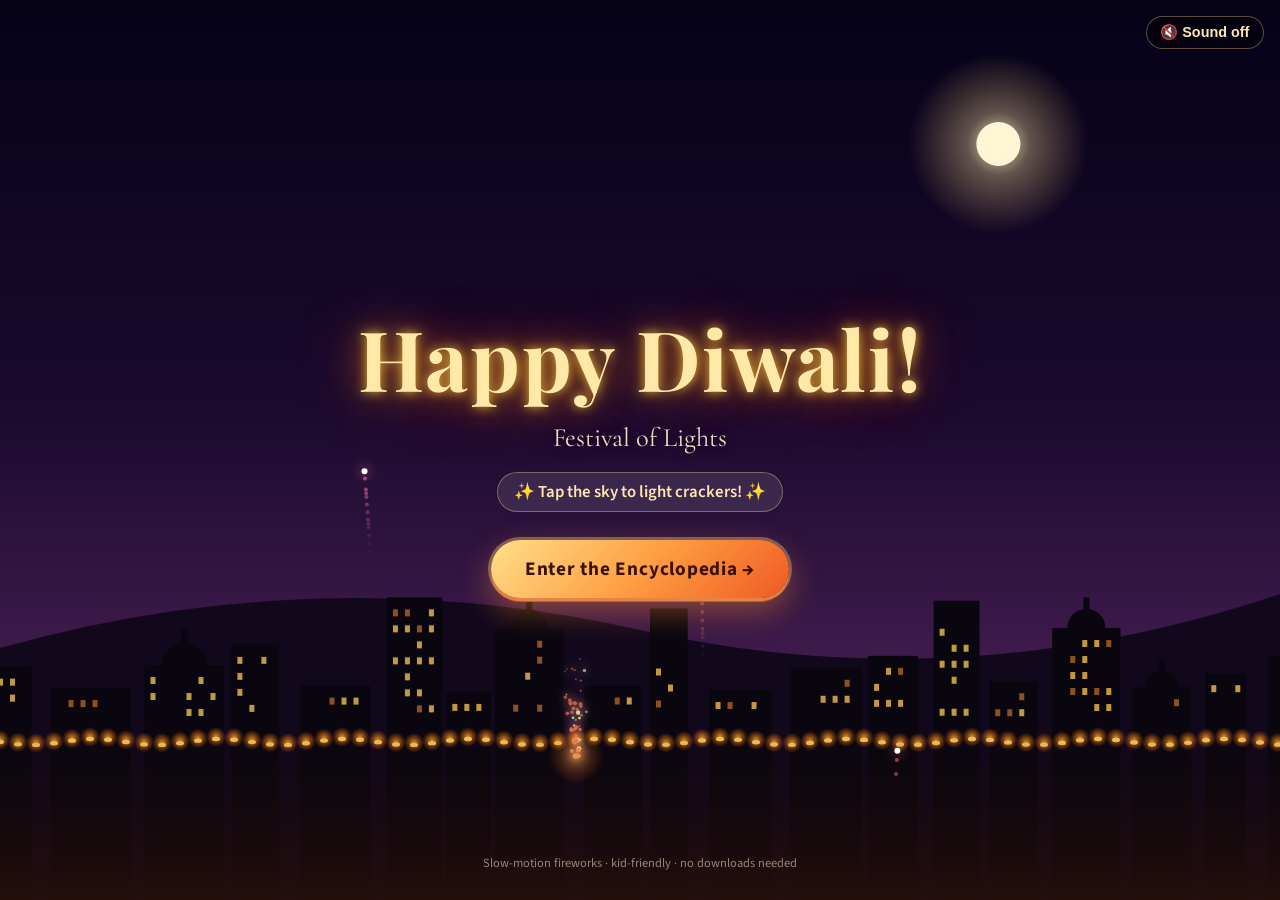
==== index.html @ 36840dda "Diwali Encyclopedia test site" ====
<!DOCTYPE html>
<html lang="en">
<head>
<meta charset="utf-8">
<meta name="viewport" content="width=device-width, initial-scale=1">
<title>Happy Diwali! · Diwali Encyclopedia</title>
<meta name="description" content="Welcome! Tap the sky to light crackers, then enter the Diwali Encyclopedia.">
<link rel="preconnect" href="https://fonts.googleapis.com">
<link rel="preconnect" href="https://fonts.gstatic.com" crossorigin>
<link href="https://fonts.googleapis.com/css2?family=Cormorant+Garamond:wght@500;600&family=Playfair+Display:wght@700&family=Source+Sans+3:wght@400;600;700&display=swap" rel="stylesheet">
<link rel="stylesheet" href="css/landing.css">
</head>
<body class="landing">
<a class="skip-landing" href="overview.html">Skip to encyclopedia</a>

<button type="button" class="sound-toggle" id="sound-toggle" aria-pressed="false" title="Soft pop sounds (off by default)">🔇 Sound off</button>

<div class="landing-stage" id="stage" aria-label="Diwali night sky with fireworks. Tap anywhere to light crackers.">
  <canvas id="bg-canvas" aria-hidden="true"></canvas>
  <canvas id="fx-canvas" aria-hidden="true"></canvas>

  <div class="landing-ui">
    <h1 class="landing-title">Happy Diwali!</h1>
    <p class="landing-sub">Festival of Lights</p>
    <p class="landing-hint" id="hint">✨ Tap the sky to light crackers! ✨</p>
    <a class="enter-btn" href="overview.html" id="enter-btn">Enter the Encyclopedia →</a>
  </div>

  <p class="landing-footer-note">Slow-motion fireworks · kid-friendly · no downloads needed</p>
</div>

<script src="js/fireworks.js"></script>
<script>
  // Prevent Enter button from also firing a burst underneath (button already pointer-events auto)
  document.getElementById('enter-btn').addEventListener('pointerdown', function (e) {
    e.stopPropagation();
  });
  document.getElementById('sound-toggle').addEventListener('pointerdown', function (e) {
    e.stopPropagation();
  });
  // Friendlier hint on touch devices
  if ('ontouchstart' in window) {
    var h = document.getElementById('hint');
    if (h) h.textContent = '✨ Tap the sky to light crackers! ✨';
  }
</script>
</body>
</html>
---- css/landing.css ----
/* Full-screen Diwali landing / splash */
html, body.landing {
  margin: 0;
  padding: 0;
  width: 100%;
  height: 100%;
  overflow: hidden;
  background: #050218;
  font-family: "Source Sans 3", "Segoe UI", system-ui, sans-serif;
}
.landing-stage {
  position: relative;
  width: 100vw;
  height: 100vh;
  height: 100dvh;
  cursor: crosshair;
  user-select: none;
  -webkit-tap-highlight-color: transparent;
}
#bg-canvas, #fx-canvas {
  position: absolute;
  inset: 0;
  width: 100%;
  height: 100%;
  display: block;
}
#fx-canvas { z-index: 2; }
#bg-canvas { z-index: 1; }

.landing-ui {
  position: absolute;
  inset: 0;
  z-index: 5;
  display: flex;
  flex-direction: column;
  align-items: center;
  justify-content: center;
  pointer-events: none;
  padding: 1.5rem;
  text-align: center;
}
.landing-ui > * { pointer-events: auto; }

.landing-title {
  margin: 0;
  font-family: "Playfair Display", Georgia, serif;
  font-size: clamp(2.6rem, 8vw, 5.2rem);
  font-weight: 700;
  color: #ffe9a8;
  text-shadow:
    0 0 12px rgba(255, 200, 60, 0.9),
    0 0 36px rgba(255, 140, 40, 0.7),
    0 0 72px rgba(255, 80, 20, 0.45),
    0 4px 24px rgba(0, 0, 0, 0.55);
  letter-spacing: 0.02em;
  animation: titlePulse 3.2s ease-in-out infinite;
}
.landing-sub {
  margin: 0.6rem 0 0;
  font-family: "Cormorant Garamond", Georgia, serif;
  font-size: clamp(1.15rem, 2.8vw, 1.65rem);
  color: rgba(255, 240, 210, 0.92);
  text-shadow: 0 2px 12px rgba(0,0,0,0.6);
}
.landing-hint {
  margin: 1.1rem 0 0;
  padding: 0.45rem 1rem;
  border-radius: 999px;
  background: rgba(255, 255, 255, 0.1);
  border: 1px solid rgba(255, 220, 140, 0.35);
  color: #ffe8b0;
  font-size: clamp(0.9rem, 2vw, 1.05rem);
  font-weight: 600;
  backdrop-filter: blur(6px);
  animation: hintBounce 2.4s ease-in-out infinite;
}
.enter-btn {
  margin-top: 1.75rem;
  display: inline-flex;
  align-items: center;
  gap: 0.55rem;
  padding: 0.95rem 2.1rem;
  border: none;
  border-radius: 999px;
  font-size: 1.2rem;
  font-weight: 700;
  letter-spacing: 0.04em;
  color: #3b1208;
  background: linear-gradient(135deg, #ffe08a, #ff9f43, #ee5a24);
  box-shadow:
    0 0 0 3px rgba(255, 220, 120, 0.35),
    0 12px 32px rgba(255, 140, 40, 0.45),
    0 4px 0 #c0392b;
  cursor: pointer;
  text-decoration: none;
  transition: transform 0.15s ease, box-shadow 0.15s ease;
}
.enter-btn:hover, .enter-btn:focus-visible {
  transform: translateY(-2px) scale(1.03);
  box-shadow:
    0 0 0 4px rgba(255, 220, 120, 0.5),
    0 16px 40px rgba(255, 140, 40, 0.55),
    0 4px 0 #c0392b;
  outline: none;
}
.enter-btn:active { transform: translateY(1px) scale(0.99); }

.sound-toggle {
  position: absolute;
  top: 1rem;
  right: 1rem;
  z-index: 6;
  pointer-events: auto;
  background: rgba(0,0,0,0.35);
  border: 1px solid rgba(255,220,140,0.35);
  color: #ffe8b0;
  border-radius: 999px;
  padding: 0.45rem 0.85rem;
  font-size: 0.9rem;
  font-weight: 600;
  cursor: pointer;
  backdrop-filter: blur(6px);
}
.sound-toggle[aria-pressed="true"] {
  background: rgba(255, 180, 60, 0.25);
}

.skip-landing {
  position: absolute;
  left: -9999px;
  top: 0;
  z-index: 10;
  background: #ffe08a;
  color: #3b1208;
  padding: 0.5rem 1rem;
}
.skip-landing:focus { left: 1rem; top: 1rem; }

@keyframes titlePulse {
  0%, 100% { filter: brightness(1); transform: scale(1); }
  50% { filter: brightness(1.12); transform: scale(1.02); }
}
@keyframes hintBounce {
  0%, 100% { transform: translateY(0); opacity: 0.95; }
  50% { transform: translateY(-4px); opacity: 1; }
}

@media (prefers-reduced-motion: reduce) {
  .landing-title, .landing-hint { animation: none; }
}

.landing-footer-note {
  position: absolute;
  bottom: 1rem;
  left: 0;
  right: 0;
  z-index: 5;
  text-align: center;
  color: rgba(255,230,200,0.55);
  font-size: 0.78rem;
  pointer-events: none;
}
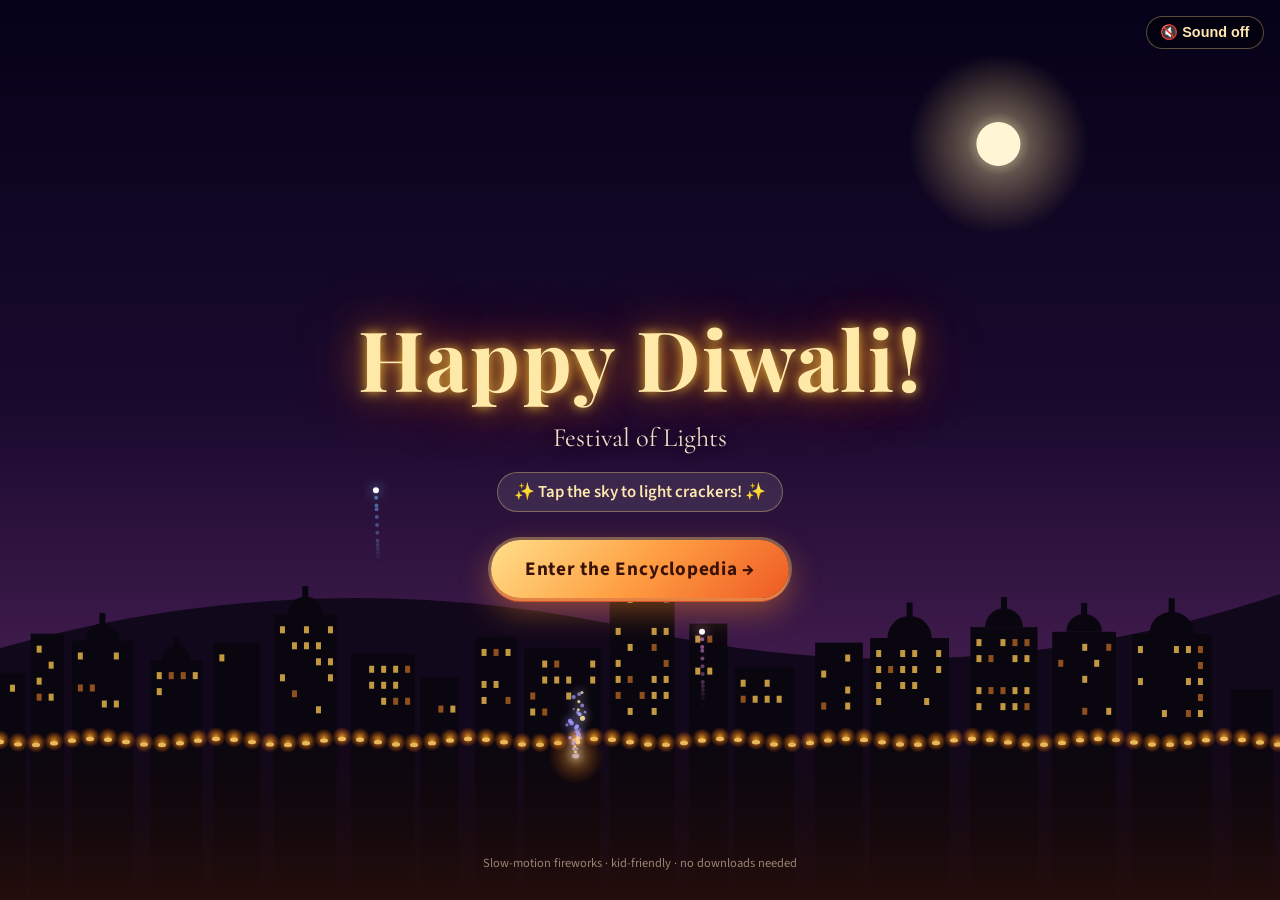
==== commit 46203539: "Add brass kuthu vilakku favicon and web app icons Hand-crafted SVG of a South Indian standing oil la" ====
--- a/index.html
+++ b/index.html
@@ -9,6 +9,13 @@
 <link rel="preconnect" href="https://fonts.gstatic.com" crossorigin>
 <link href="https://fonts.googleapis.com/css2?family=Cormorant+Garamond:wght@500;600&family=Playfair+Display:wght@700&family=Source+Sans+3:wght@400;600;700&display=swap" rel="stylesheet">
 <link rel="stylesheet" href="css/landing.css">
+<link rel="icon" href="favicon.svg" type="image/svg+xml">
+<link rel="icon" href="favicon.ico" sizes="any">
+<link rel="icon" type="image/png" sizes="32x32" href="favicon-32.png">
+<link rel="icon" type="image/png" sizes="16x16" href="favicon-16.png">
+<link rel="apple-touch-icon" sizes="180x180" href="apple-touch-icon.png">
+<link rel="manifest" href="site.webmanifest">
+<meta name="theme-color" content="#6b1d2a">
 </head>
 <body class="landing">
 <a class="skip-landing" href="overview.html">Skip to encyclopedia</a>
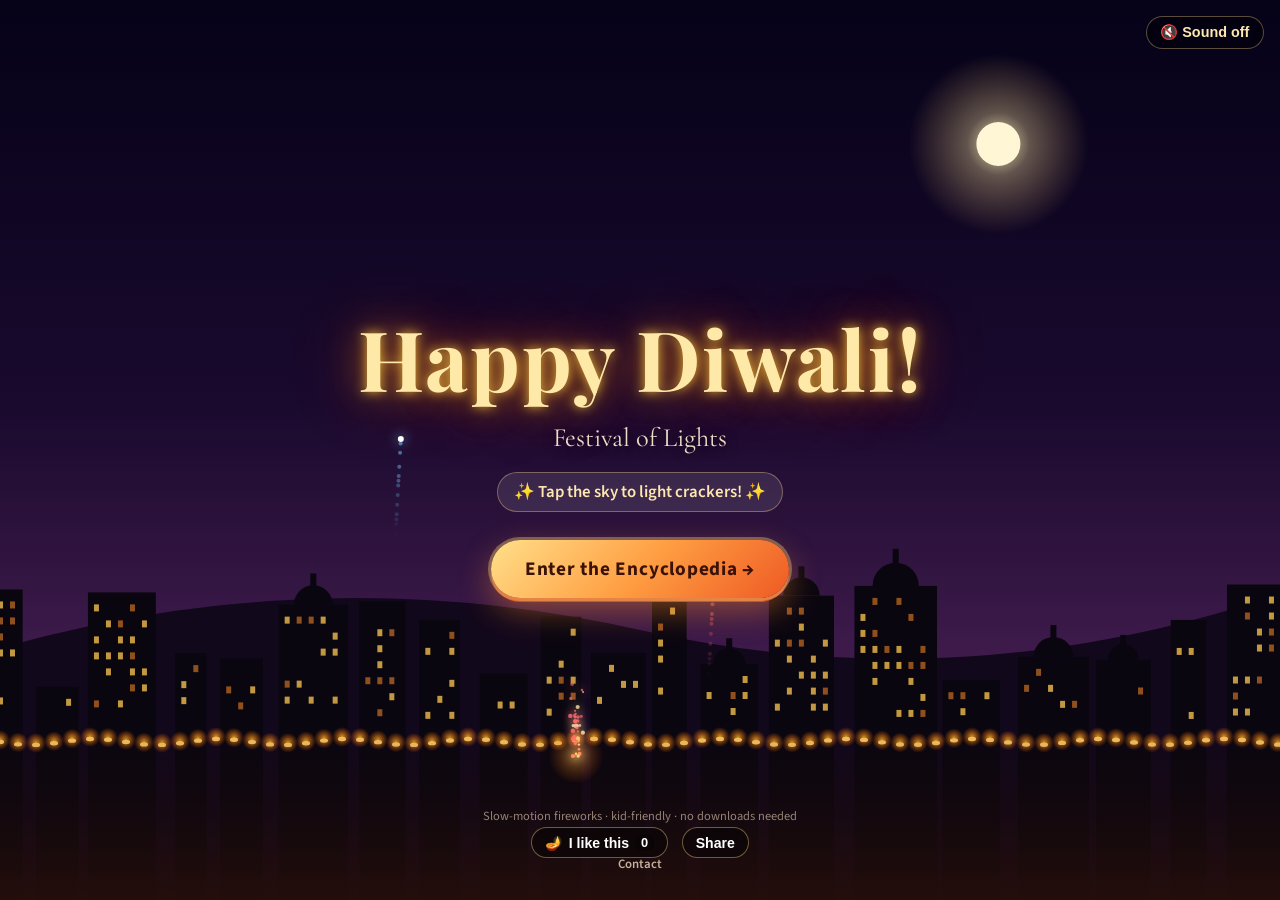
==== commit 619e1faa: "Add visitor counter, like/share buttons, footer-only contact page; replace favicon with clay diya" ====
--- a/index.html
+++ b/index.html
@@ -17,7 +17,7 @@
 <link rel="manifest" href="site.webmanifest">
 <meta name="theme-color" content="#6b1d2a">
 </head>
-<body class="landing">
+<body class="landing" data-page="index">
 <a class="skip-landing" href="overview.html">Skip to encyclopedia</a>
 
 <button type="button" class="sound-toggle" id="sound-toggle" aria-pressed="false" title="Soft pop sounds (off by default)">🔇 Sound off</button>
@@ -33,9 +33,26 @@
     <a class="enter-btn" href="overview.html" id="enter-btn">Enter the Encyclopedia →</a>
   </div>
 
+  
+  <div class="landing-engage">
+    <div class="visitor-stat" data-visitor-wrap hidden>
+      Visitors: <span data-visitor-count>—</span>
+      <span class="visitor-page" data-visitor-page-wrap hidden>(this page: <span data-visitor-page-count>—</span>)</span>
+    </div>
+    <button type="button" class="like-btn" data-like-btn aria-pressed="false" aria-label="Like this page">
+      <span class="like-icon" aria-hidden="true">🪔</span>
+      <span class="like-label">I like this</span>
+      <span class="like-count" data-like-count>0</span>
+    </button>
+    <button type="button" class="share-btn" data-share-btn>Share</button>
+  </div>
+  <p class="landing-contact"><a href="contact.html">Contact</a></p>
+
   <p class="landing-footer-note">Slow-motion fireworks · kid-friendly · no downloads needed</p>
 </div>
 
+<script src="js/config.js"></script>
+<script src="js/engagement.js"></script>
 <script src="js/fireworks.js"></script>
 <script>
   // Prevent Enter button from also firing a burst underneath (button already pointer-events auto)
@@ -45,6 +62,9 @@
   document.getElementById('sound-toggle').addEventListener('pointerdown', function (e) {
     e.stopPropagation();
   });
+  document.querySelectorAll('[data-like-btn],[data-share-btn]').forEach(function (el) {
+    el.addEventListener('pointerdown', function (e) { e.stopPropagation(); });
+  });
   // Friendlier hint on touch devices
   if ('ontouchstart' in window) {
     var h = document.getElementById('hint');
--- a/css/landing.css
+++ b/css/landing.css
@@ -160,3 +160,56 @@
   font-size: 0.78rem;
   pointer-events: none;
 }
+
+.landing-engage {
+  position: absolute; left: 0; right: 0; bottom: 2.6rem; z-index: 6;
+  display: flex; flex-wrap: wrap; gap: 0.55rem 0.85rem;
+  align-items: center; justify-content: center;
+  pointer-events: none; padding: 0 1rem;
+}
+.landing-engage > * { pointer-events: auto; }
+.landing-engage .visitor-stat {
+  font-size: 0.85rem; font-weight: 600; color: #ffe8b0;
+  background: rgba(0,0,0,0.4); border: 1px solid rgba(255,220,140,0.35);
+  padding: 0.35rem 0.75rem; border-radius: 999px; backdrop-filter: blur(6px);
+}
+.landing-engage .like-btn, .landing-engage .share-btn {
+  border: 1px solid rgba(255,220,140,0.4); background: rgba(0,0,0,0.4);
+  color: #fff; font-weight: 700; font-size: 0.88rem;
+  padding: 0.4rem 0.8rem; border-radius: 999px; cursor: pointer;
+  display: inline-flex; align-items: center; gap: 0.35rem;
+  backdrop-filter: blur(6px);
+}
+.landing-engage .like-btn.is-liked {
+  background: linear-gradient(135deg, rgba(230,126,34,0.7), rgba(241,196,15,0.55));
+  box-shadow: 0 0 18px rgba(255,160,40,0.5);
+}
+.landing-engage .like-count {
+  background: rgba(0,0,0,0.3); padding: 0.05rem 0.4rem; border-radius: 999px; font-size: 0.8rem;
+}
+.landing-engage .like-btn { position: relative; overflow: visible; }
+.landing-engage .like-btn.liked-pop { animation: likePop 0.55s ease; }
+.landing-contact {
+  position: absolute; bottom: 0.65rem; left: 0; right: 0; z-index: 6;
+  text-align: center; pointer-events: none;
+}
+.landing-contact a {
+  pointer-events: auto; color: rgba(255,230,200,0.75); font-size: 0.8rem;
+  font-weight: 600; text-decoration: none;
+}
+.landing-contact a:hover { color: #ffe08a; text-decoration: underline; }
+.landing-footer-note { bottom: 3.9rem !important; }
+@keyframes likePop {
+  0% { transform: scale(1); }
+  40% { transform: scale(1.12); }
+  100% { transform: scale(1); }
+}
+.like-spark {
+  position: absolute; left: 50%; top: 40%; width: 6px; height: 6px; border-radius: 50%;
+  background: #ffd56a; pointer-events: none; box-shadow: 0 0 8px #ff9f43;
+  animation: sparkFly var(--d, 0.5s) ease-out forwards;
+}
+@keyframes sparkFly {
+  0% { opacity: 1; transform: translate(-50%, -50%) rotate(var(--a)) translateY(0) scale(1); }
+  100% { opacity: 0; transform: translate(-50%, -50%) rotate(var(--a)) translateY(-42px) scale(0.3); }
+}
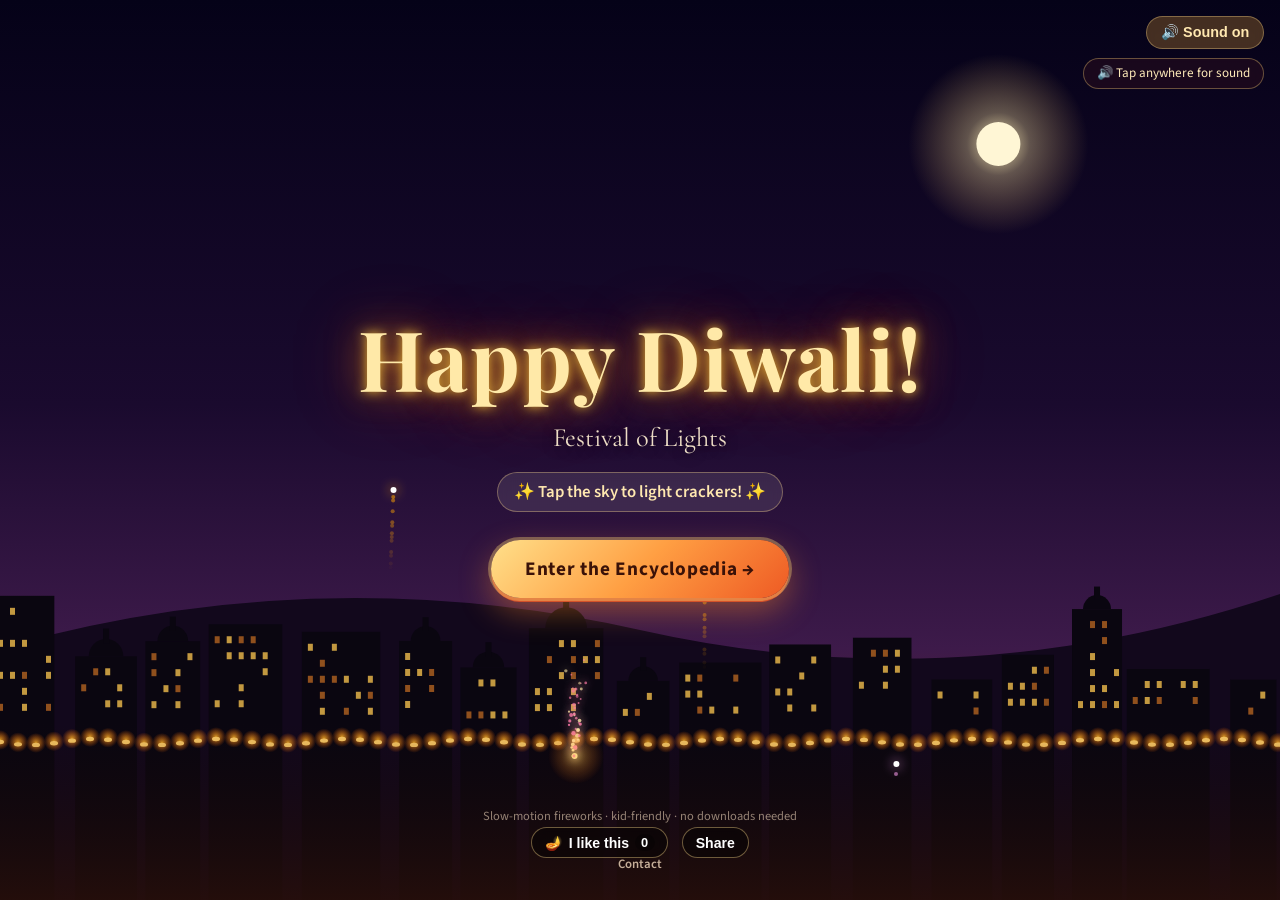
==== commit f38c4350: "Add home.html hub with runtime Social Buzz feed, Home nav item, default-on landing sound with gestur" ====
--- a/index.html
+++ b/index.html
@@ -18,9 +18,9 @@
 <meta name="theme-color" content="#6b1d2a">
 </head>
 <body class="landing" data-page="index">
-<a class="skip-landing" href="overview.html">Skip to encyclopedia</a>
+<a class="skip-landing" href="home.html">Skip to encyclopedia</a>
 
-<button type="button" class="sound-toggle" id="sound-toggle" aria-pressed="false" title="Soft pop sounds (off by default)">🔇 Sound off</button>
+<button type="button" class="sound-toggle" id="sound-toggle" aria-pressed="true" title="Soft pop sounds (on by default)">🔊 Sound on</button>
 
 <div class="landing-stage" id="stage" aria-label="Diwali night sky with fireworks. Tap anywhere to light crackers.">
   <canvas id="bg-canvas" aria-hidden="true"></canvas>
@@ -30,7 +30,7 @@
     <h1 class="landing-title">Happy Diwali!</h1>
     <p class="landing-sub">Festival of Lights</p>
     <p class="landing-hint" id="hint">✨ Tap the sky to light crackers! ✨</p>
-    <a class="enter-btn" href="overview.html" id="enter-btn">Enter the Encyclopedia →</a>
+    <a class="enter-btn" href="home.html" id="enter-btn">Enter the Encyclopedia →</a>
   </div>
 
   
@@ -48,6 +48,7 @@
   </div>
   <p class="landing-contact"><a href="contact.html">Contact</a></p>
 
+  <p class="sound-hint" id="sound-hint" hidden>🔊 Tap anywhere for sound</p>
   <p class="landing-footer-note">Slow-motion fireworks · kid-friendly · no downloads needed</p>
 </div>
 
--- a/css/landing.css
+++ b/css/landing.css
@@ -213,3 +213,14 @@
   0% { opacity: 1; transform: translate(-50%, -50%) rotate(var(--a)) translateY(0) scale(1); }
   100% { opacity: 0; transform: translate(-50%, -50%) rotate(var(--a)) translateY(-42px) scale(0.3); }
 }
+
+/* Sound unlock hint */
+.sound-hint {
+  position: fixed; top: 3.6rem; right: 1rem; z-index: 6; margin: 0;
+  padding: 0.35rem 0.8rem; border-radius: 999px; font-size: 0.82rem;
+  color: #fde9b8; background: rgba(40, 14, 30, 0.55); border: 1px solid rgba(255, 215, 120, 0.35);
+  backdrop-filter: blur(6px); pointer-events: none; animation: hintPulse 2.4s ease-in-out infinite;
+}
+.sound-hint[hidden] { display: none; }
+@keyframes hintPulse { 0%,100% { opacity: 0.65; } 50% { opacity: 1; } }
+@media (prefers-reduced-motion: reduce) { .sound-hint { animation: none; } }
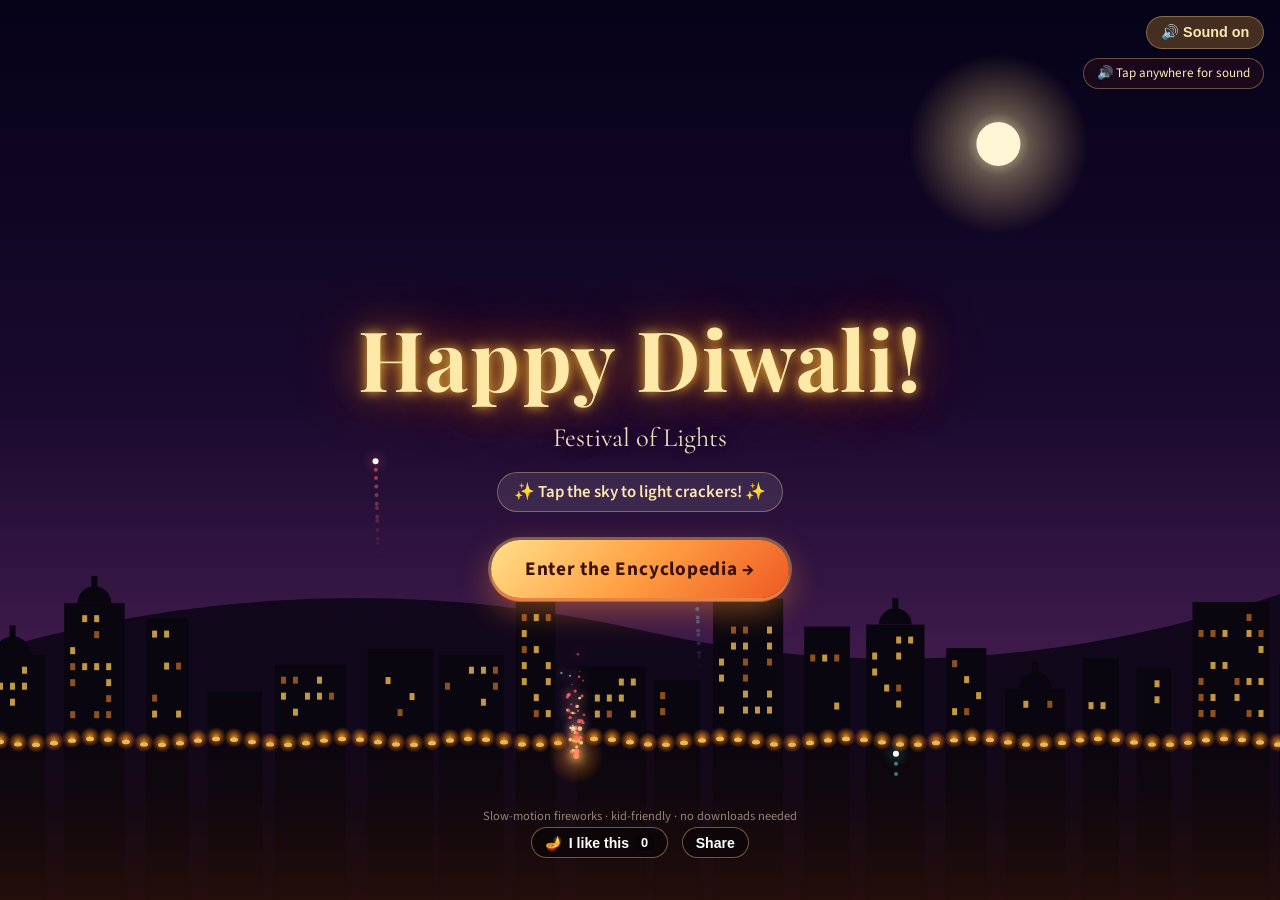
==== commit fad78b68: "Hide contact link until email is set" ====
--- a/index.html
+++ b/index.html
@@ -46,7 +46,7 @@
     </button>
     <button type="button" class="share-btn" data-share-btn>Share</button>
   </div>
-  <p class="landing-contact"><a href="contact.html">Contact</a></p>
+<!-- CONTACT-HIDDEN   <p class="landing-contact"><a href="contact.html">Contact</a></p> -->
 
   <p class="sound-hint" id="sound-hint" hidden>🔊 Tap anywhere for sound</p>
   <p class="landing-footer-note">Slow-motion fireworks · kid-friendly · no downloads needed</p>
